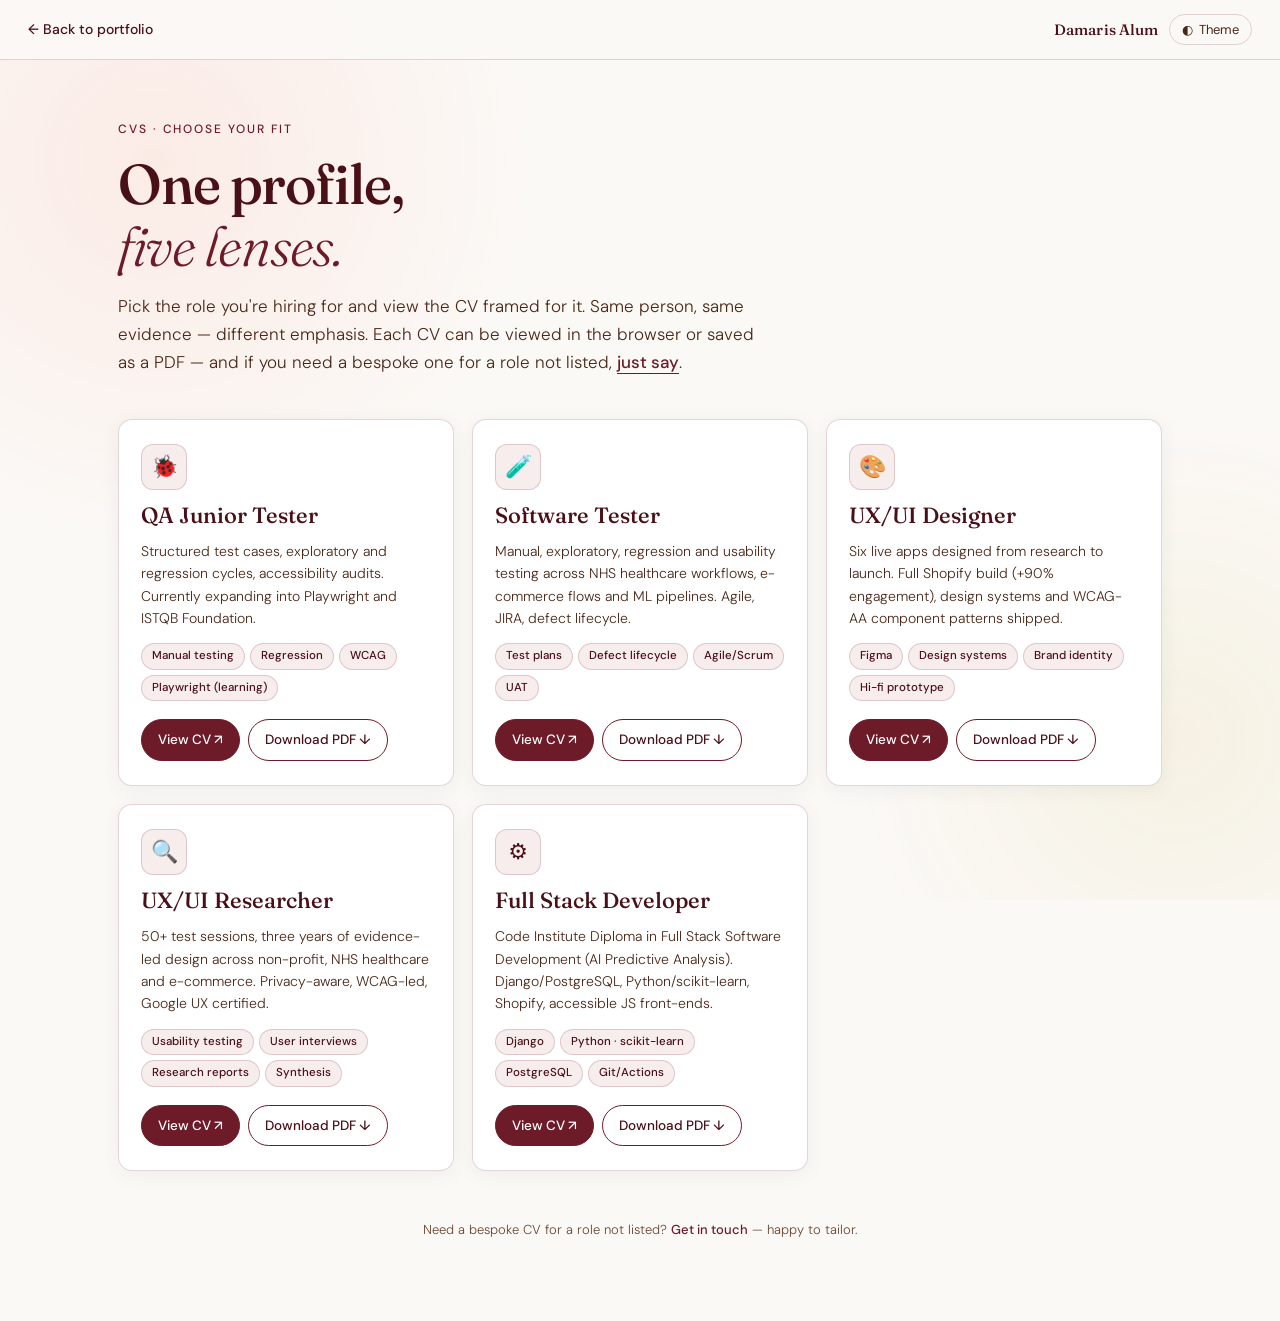
==== cvs.html @ af1f4838 "Initial commit: Damaris Alum portfolio site - Hero: floating brand monogram (DA + rotating Research/" ====
<!DOCTYPE html>
<html lang="en" data-theme="light">
<head>
<meta charset="UTF-8">
<meta name="viewport" content="width=device-width, initial-scale=1.0">
<title>Damaris Alum — CVs by role</title>
<meta name="description" content="Choose the right CV — Damaris Alum tailored CVs for QA Junior Tester, Software Tester, UX/UI Designer, UX/UI Researcher and Full Stack Developer roles.">
<link rel="preconnect" href="https://fonts.googleapis.com">
<link href="https://fonts.googleapis.com/css2?family=Fraunces:ital,opsz,wght@0,9..144,300;0,9..144,500;1,9..144,300&family=DM+Sans:wght@300;400;500&display=swap" rel="stylesheet">
<style>
*,*::before,*::after{box-sizing:border-box;margin:0;padding:0}
:root{
  --teal:#6D1B28;
  --teal-dark:#4a1018;
  --teal-mid:#8a2530;
  --teal-light:#e8d5d8;
  --teal-pale:#f7eded;
  --gold:#C5A021;
  --gold-dark:#9c7e16;
  --coral:#ff7058;
  --bg:#FBF9F6;
  --paper:#ffffff;
  --text:#2E1A14;
  --text-muted:#4a2818;
  --text-dim:#6b4530;
  --border:rgba(109,27,40,0.18);
  --serif:'Fraunces',Georgia,serif;
  --sans:'DM Sans',system-ui,sans-serif;
}
[data-theme="dark"]{
  --teal:#3eb8a8;
  --teal-dark:#7cf6c2;
  --teal-mid:#2a9d8f;
  --teal-light:#3a6e64;
  --teal-pale:#1a2e2a;
  --gold:#e2c87c;
  --bg:#0a1814;
  --paper:#13241f;
  --text:#f0faf6;
  --text-muted:#a8d0c8;
  --text-dim:#7aa49c;
  --border:rgba(124,246,194,0.22);
}
html,body{
  background:var(--bg);color:var(--text);
  font-family:var(--sans);font-size:16px;line-height:1.6;
  min-height:100vh;
  transition:background 0.35s,color 0.35s;
}

.bg-mesh{
  position:fixed;inset:0;z-index:0;pointer-events:none;opacity:0.6;
  background:
    radial-gradient(700px circle at 12% 18%, rgba(255,112,88,0.16), transparent 55%),
    radial-gradient(600px circle at 92% 82%, rgba(197,160,33,0.14), transparent 55%);
}

.cv-back{
  position:sticky;top:0;z-index:10;
  background:color-mix(in srgb,var(--bg) 92%,transparent);
  backdrop-filter:blur(12px);-webkit-backdrop-filter:blur(12px);
  border-bottom:1px solid var(--border);
  padding:14px 28px;display:flex;align-items:center;justify-content:space-between;gap:12px;
}
.cv-back a{
  font-size:14px;color:var(--teal-dark);text-decoration:none;font-weight:500;
  display:inline-flex;align-items:center;gap:6px;transition:color 0.25s;
}
.cv-back a:hover,.cv-back a:focus-visible{color:var(--teal);outline:none}
.cv-back-name{font-family:var(--serif);font-size:15px;color:var(--teal-dark);font-weight:500;letter-spacing:0.01em}
.cv-back-actions{display:inline-flex;align-items:center;gap:10px;flex-wrap:wrap}
.cv-theme-btn{
  font-size:13px;color:var(--text-muted);background:transparent;
  border:1px solid var(--border);
  padding:6px 12px;border-radius:20px;cursor:pointer;font-family:inherit;
  display:inline-flex;align-items:center;gap:6px;
  transition:all 0.25s;
}
.cv-theme-btn:hover,.cv-theme-btn:focus-visible{
  border-color:var(--teal);color:var(--teal);outline:none;
}

main{
  position:relative;z-index:1;
  max-width:1100px;margin:0 auto;
  padding:60px 28px 80px;
}

.hero-eyebrow{
  font-size:12px;letter-spacing:0.16em;text-transform:uppercase;
  color:var(--teal);font-weight:500;margin-bottom:14px;
  opacity:0;animation:fadeUp 0.65s cubic-bezier(0.4,0,0.2,1) 0.05s forwards;
}
h1.cv-title{
  font-family:var(--serif);font-size:clamp(36px,5vw,56px);
  line-height:1.1;color:var(--teal-dark);font-weight:500;
  letter-spacing:-0.02em;margin-bottom:16px;
  opacity:0;animation:fadeUp 0.7s cubic-bezier(0.4,0,0.2,1) 0.15s forwards;
}
h1.cv-title span{color:var(--teal);font-style:italic;font-weight:300}
.cv-sub{
  font-size:17px;color:var(--text-muted);max-width:640px;font-weight:300;line-height:1.65;
  margin-bottom:42px;
  opacity:0;animation:fadeUp 0.7s cubic-bezier(0.4,0,0.2,1) 0.25s forwards;
}

.cv-grid{
  display:grid;grid-template-columns:repeat(auto-fit,minmax(280px,1fr));
  gap:18px;
}
.cv-card{
  background:var(--paper);
  border:1px solid var(--border);border-radius:14px;
  padding:24px 22px;
  display:flex;flex-direction:column;gap:12px;
  box-shadow:0 4px 20px rgba(10,54,48,0.06);
  position:relative;overflow:hidden;
  opacity:0;animation:fadeUp 0.7s cubic-bezier(0.4,0,0.2,1) forwards;
  transition:transform 0.35s cubic-bezier(0.4,0,0.2,1),box-shadow 0.35s,border-color 0.35s;
}
.cv-card::before{
  content:"";position:absolute;left:0;top:0;height:3px;width:100%;
  background:linear-gradient(90deg,var(--teal),var(--gold));
  transform:scaleX(0);transform-origin:left;
  transition:transform 0.5s cubic-bezier(0.4,0,0.2,1);
}
.cv-card:hover,.cv-card:focus-within{
  transform:translateY(-4px);
  box-shadow:0 14px 36px rgba(10,54,48,0.12);
  border-color:var(--teal);
}
.cv-card:hover::before,.cv-card:focus-within::before{transform:scaleX(1)}
.cv-card:nth-child(1){animation-delay:0.35s}
.cv-card:nth-child(2){animation-delay:0.45s}
.cv-card:nth-child(3){animation-delay:0.55s}
.cv-card:nth-child(4){animation-delay:0.65s}
.cv-card:nth-child(5){animation-delay:0.75s}

.cv-card-icon{
  width:46px;height:46px;border-radius:12px;
  background:var(--teal-pale);color:var(--teal-dark);
  display:flex;align-items:center;justify-content:center;
  font-size:22px;font-weight:500;
  border:1px solid var(--border);
}
.cv-card-role{
  font-family:var(--serif);font-size:22px;color:var(--teal-dark);
  font-weight:500;line-height:1.2;
}
.cv-card-tag{
  font-size:14px;color:var(--text-muted);line-height:1.6;font-weight:300;
  flex-grow:1;
}
.cv-card-pills{display:flex;flex-wrap:wrap;gap:5px;margin-top:2px}
.cv-card-pill{
  font-size:11.5px;color:var(--teal-dark);
  background:var(--teal-pale);border:1px solid var(--border);
  padding:3px 10px;border-radius:14px;font-weight:500;
}

.cv-card-actions{
  display:flex;gap:8px;flex-wrap:wrap;margin-top:6px;
}
.cv-card-btn{
  font-size:13.5px;font-weight:500;
  padding:9px 16px;border-radius:22px;
  text-decoration:none;display:inline-flex;align-items:center;gap:6px;
  border:1px solid var(--teal);
  transition:all 0.25s cubic-bezier(0.4,0,0.2,1);
  cursor:pointer;font-family:inherit;
}
.cv-card-btn-primary{
  background:var(--teal);color:#fff;
}
.cv-card-btn-primary:hover,.cv-card-btn-primary:focus-visible{
  background:var(--teal-mid);border-color:var(--teal-mid);
  outline:none;transform:translateY(-1px);
}
.cv-card-btn-ghost{
  background:transparent;color:var(--teal-dark);
}
.cv-card-btn-ghost:hover,.cv-card-btn-ghost:focus-visible{
  background:var(--teal-pale);outline:none;transform:translateY(-1px);
}

.cv-footnote{
  margin-top:48px;font-size:13px;color:var(--text-dim);
  text-align:center;font-weight:300;line-height:1.7;max-width:600px;margin-left:auto;margin-right:auto;
  opacity:0;animation:fadeUp 0.7s cubic-bezier(0.4,0,0.2,1) 0.95s forwards;
}
.cv-footnote a{color:var(--teal);text-decoration:none;font-weight:500}
.cv-footnote a:hover{text-decoration:underline}

@keyframes fadeUp{
  from{opacity:0;transform:translateY(18px)}
  to{opacity:1;transform:translateY(0)}
}

@media(prefers-reduced-motion:reduce){
  *,*::before,*::after{animation:none!important;transition:none!important}
  .hero-eyebrow,h1.cv-title,.cv-sub,.cv-card,.cv-footnote{opacity:1}
}
</style>
</head>
<body>

<div class="bg-mesh" aria-hidden="true"></div>

<div class="cv-back">
  <a href="index.html" aria-label="Back to portfolio home">← Back to portfolio</a>
  <div class="cv-back-actions">
    <span class="cv-back-name">Damaris Alum</span>
    <button class="cv-theme-btn" type="button" id="cvThemeBtn" aria-label="Toggle light and dark theme"><span aria-hidden="true">◐</span> Theme</button>
  </div>
</div>

<main>
  <div class="hero-eyebrow">CVs · choose your fit</div>
  <h1 class="cv-title">One profile,<br><span>five lenses.</span></h1>
  <p class="cv-sub">Pick the role you're hiring for and view the CV framed for it. Same person, same evidence — different emphasis. Each CV can be viewed in the browser or saved as a PDF — and if you need a bespoke one for a role not listed, <a href="index.html#contact" style="color:var(--teal);font-weight:500;text-decoration:none;border-bottom:1px solid var(--teal)">just say</a>.</p>

  <div class="cv-grid" role="list" aria-label="CVs by role">

    <article class="cv-card" role="listitem">
      <div class="cv-card-icon" aria-hidden="true">🐞</div>
      <h2 class="cv-card-role">QA Junior Tester</h2>
      <p class="cv-card-tag">Structured test cases, exploratory and regression cycles, accessibility audits. Currently expanding into Playwright and ISTQB Foundation.</p>
      <div class="cv-card-pills">
        <span class="cv-card-pill">Manual testing</span><span class="cv-card-pill">Regression</span><span class="cv-card-pill">WCAG</span><span class="cv-card-pill">Playwright (learning)</span>
      </div>
      <div class="cv-card-actions">
        <a href="damaris-cv.html?role=qa-junior" class="cv-card-btn cv-card-btn-primary">View CV ↗</a>
        <a href="damaris-cv.html?role=qa-junior&amp;print=1" class="cv-card-btn cv-card-btn-ghost">Download PDF ↓</a>
      </div>
    </article>

    <article class="cv-card" role="listitem">
      <div class="cv-card-icon" aria-hidden="true">🧪</div>
      <h2 class="cv-card-role">Software Tester</h2>
      <p class="cv-card-tag">Manual, exploratory, regression and usability testing across NHS healthcare workflows, e-commerce flows and ML pipelines. Agile, JIRA, defect lifecycle.</p>
      <div class="cv-card-pills">
        <span class="cv-card-pill">Test plans</span><span class="cv-card-pill">Defect lifecycle</span><span class="cv-card-pill">Agile/Scrum</span><span class="cv-card-pill">UAT</span>
      </div>
      <div class="cv-card-actions">
        <a href="damaris-cv.html?role=software-tester" class="cv-card-btn cv-card-btn-primary">View CV ↗</a>
        <a href="damaris-cv.html?role=software-tester&amp;print=1" class="cv-card-btn cv-card-btn-ghost">Download PDF ↓</a>
      </div>
    </article>

    <article class="cv-card" role="listitem">
      <div class="cv-card-icon" aria-hidden="true">🎨</div>
      <h2 class="cv-card-role">UX/UI Designer</h2>
      <p class="cv-card-tag">Six live apps designed from research to launch. Full Shopify build (+90% engagement), design systems and WCAG-AA component patterns shipped.</p>
      <div class="cv-card-pills">
        <span class="cv-card-pill">Figma</span><span class="cv-card-pill">Design systems</span><span class="cv-card-pill">Brand identity</span><span class="cv-card-pill">Hi-fi prototype</span>
      </div>
      <div class="cv-card-actions">
        <a href="damaris-cv.html?role=uxui-designer" class="cv-card-btn cv-card-btn-primary">View CV ↗</a>
        <a href="damaris-cv.html?role=uxui-designer&amp;print=1" class="cv-card-btn cv-card-btn-ghost">Download PDF ↓</a>
      </div>
    </article>

    <article class="cv-card" role="listitem">
      <div class="cv-card-icon" aria-hidden="true">🔍</div>
      <h2 class="cv-card-role">UX/UI Researcher</h2>
      <p class="cv-card-tag">50+ test sessions, three years of evidence-led design across non-profit, NHS healthcare and e-commerce. Privacy-aware, WCAG-led, Google UX certified.</p>
      <div class="cv-card-pills">
        <span class="cv-card-pill">Usability testing</span><span class="cv-card-pill">User interviews</span><span class="cv-card-pill">Research reports</span><span class="cv-card-pill">Synthesis</span>
      </div>
      <div class="cv-card-actions">
        <a href="damaris-cv.html?role=uxui-researcher" class="cv-card-btn cv-card-btn-primary">View CV ↗</a>
        <a href="damaris-cv.html?role=uxui-researcher&amp;print=1" class="cv-card-btn cv-card-btn-ghost">Download PDF ↓</a>
      </div>
    </article>

    <article class="cv-card" role="listitem">
      <div class="cv-card-icon" aria-hidden="true">⚙️</div>
      <h2 class="cv-card-role">Full Stack Developer</h2>
      <p class="cv-card-tag">Code Institute Diploma in Full Stack Software Development (AI Predictive Analysis). Django/PostgreSQL, Python/scikit-learn, Shopify, accessible JS front-ends.</p>
      <div class="cv-card-pills">
        <span class="cv-card-pill">Django</span><span class="cv-card-pill">Python · scikit-learn</span><span class="cv-card-pill">PostgreSQL</span><span class="cv-card-pill">Git/Actions</span>
      </div>
      <div class="cv-card-actions">
        <a href="damaris-cv.html?role=fullstack" class="cv-card-btn cv-card-btn-primary">View CV ↗</a>
        <a href="damaris-cv.html?role=fullstack&amp;print=1" class="cv-card-btn cv-card-btn-ghost">Download PDF ↓</a>
      </div>
    </article>

  </div>

  <p class="cv-footnote">Need a bespoke CV for a role not listed? <a href="index.html#contact">Get in touch</a> — happy to tailor.</p>
</main>

<script>
(function(){
  const root = document.documentElement;
  const stored = localStorage.getItem('cv-theme');
  if(stored === 'dark' || stored === 'light'){
    root.dataset.theme = stored;
  }
  const themeBtn = document.getElementById('cvThemeBtn');
  if(themeBtn){
    themeBtn.addEventListener('click', () => {
      const next = root.dataset.theme === 'dark' ? 'light' : 'dark';
      root.dataset.theme = next;
      try{ localStorage.setItem('cv-theme', next); }catch(e){}
    });
  }
})();
</script>

</body>
</html>
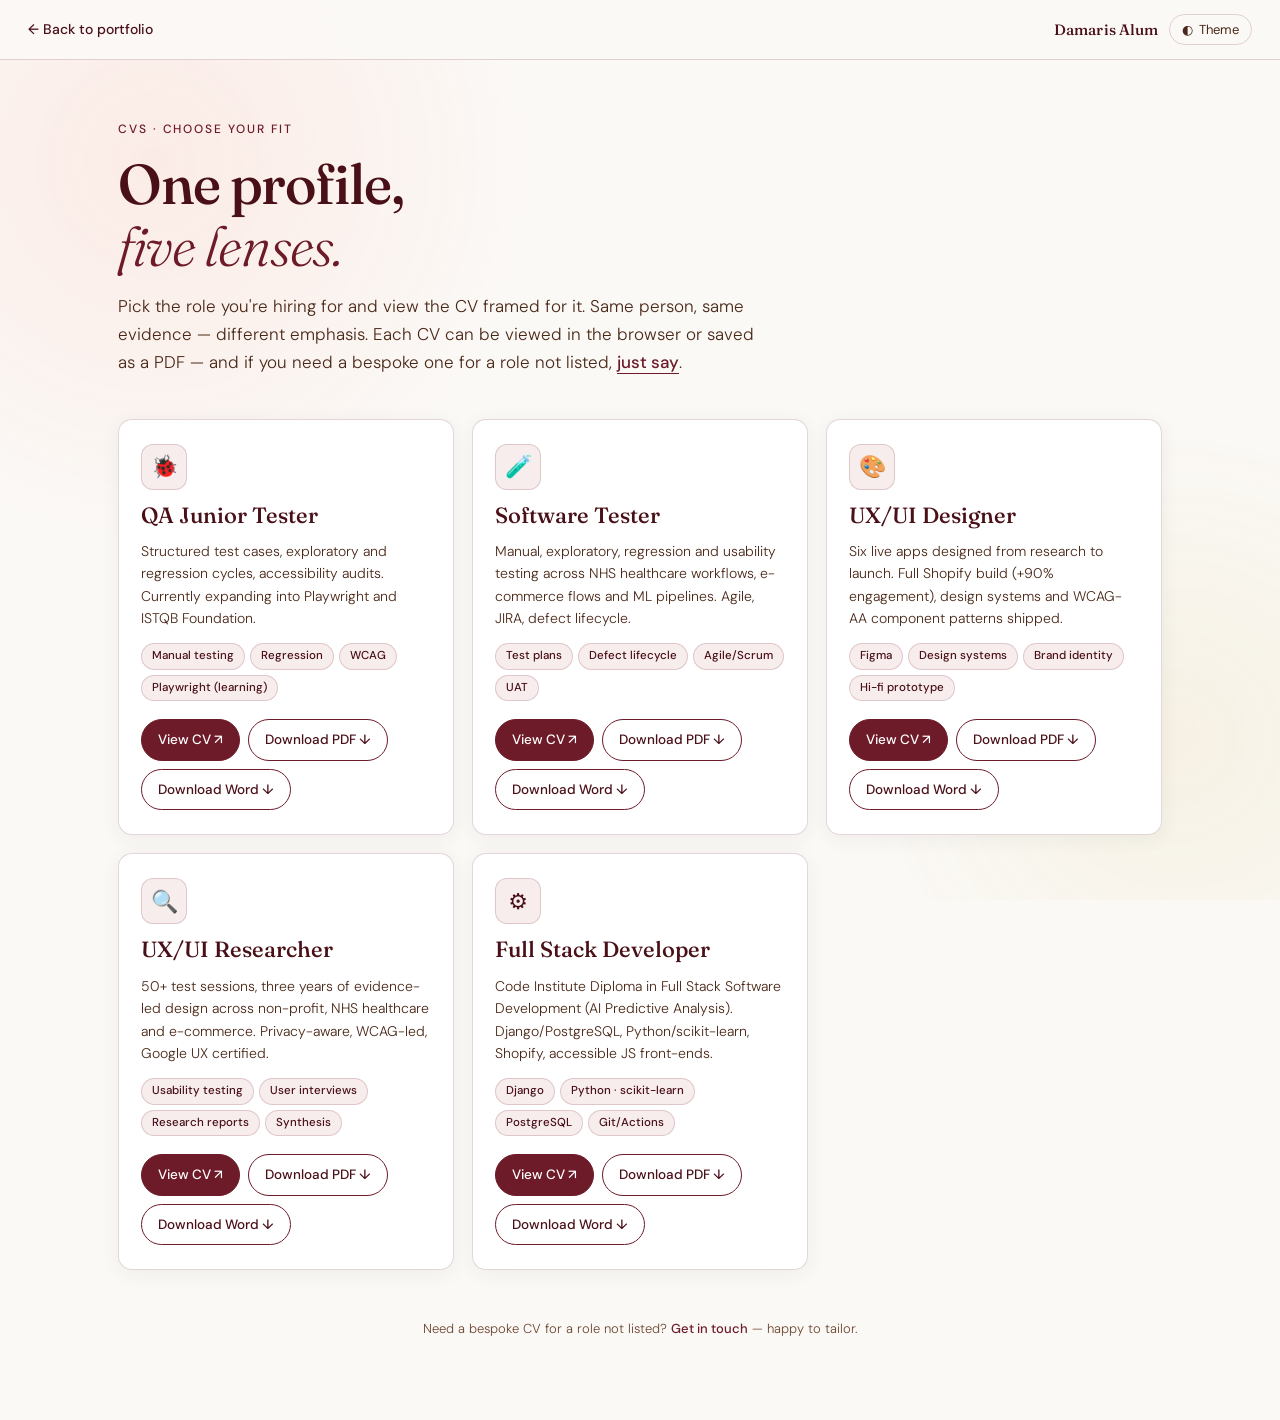
==== commit 675d3c39: "Customer Support CV page, three-format CV downloads, dark-mode green hero, scroll-on-load fix - New " ====
--- a/cvs.html
+++ b/cvs.html
@@ -7,207 +7,14 @@
 <meta name="description" content="Choose the right CV — Damaris Alum tailored CVs for QA Junior Tester, Software Tester, UX/UI Designer, UX/UI Researcher and Full Stack Developer roles.">
 <link rel="preconnect" href="https://fonts.googleapis.com">
 <link href="https://fonts.googleapis.com/css2?family=Fraunces:ital,opsz,wght@0,9..144,300;0,9..144,500;1,9..144,300&family=DM+Sans:wght@300;400;500&display=swap" rel="stylesheet">
-<style>
-*,*::before,*::after{box-sizing:border-box;margin:0;padding:0}
-:root{
-  --teal:#6D1B28;
-  --teal-dark:#4a1018;
-  --teal-mid:#8a2530;
-  --teal-light:#e8d5d8;
-  --teal-pale:#f7eded;
-  --gold:#C5A021;
-  --gold-dark:#9c7e16;
-  --coral:#ff7058;
-  --bg:#FBF9F6;
-  --paper:#ffffff;
-  --text:#2E1A14;
-  --text-muted:#4a2818;
-  --text-dim:#6b4530;
-  --border:rgba(109,27,40,0.18);
-  --serif:'Fraunces',Georgia,serif;
-  --sans:'DM Sans',system-ui,sans-serif;
-}
-[data-theme="dark"]{
-  --teal:#3eb8a8;
-  --teal-dark:#7cf6c2;
-  --teal-mid:#2a9d8f;
-  --teal-light:#3a6e64;
-  --teal-pale:#1a2e2a;
-  --gold:#e2c87c;
-  --bg:#0a1814;
-  --paper:#13241f;
-  --text:#f0faf6;
-  --text-muted:#a8d0c8;
-  --text-dim:#7aa49c;
-  --border:rgba(124,246,194,0.22);
-}
-html,body{
-  background:var(--bg);color:var(--text);
-  font-family:var(--sans);font-size:16px;line-height:1.6;
-  min-height:100vh;
-  transition:background 0.35s,color 0.35s;
-}
-
-.bg-mesh{
-  position:fixed;inset:0;z-index:0;pointer-events:none;opacity:0.6;
-  background:
-    radial-gradient(700px circle at 12% 18%, rgba(255,112,88,0.16), transparent 55%),
-    radial-gradient(600px circle at 92% 82%, rgba(197,160,33,0.14), transparent 55%);
-}
-
-.cv-back{
-  position:sticky;top:0;z-index:10;
-  background:color-mix(in srgb,var(--bg) 92%,transparent);
-  backdrop-filter:blur(12px);-webkit-backdrop-filter:blur(12px);
-  border-bottom:1px solid var(--border);
-  padding:14px 28px;display:flex;align-items:center;justify-content:space-between;gap:12px;
-}
-.cv-back a{
-  font-size:14px;color:var(--teal-dark);text-decoration:none;font-weight:500;
-  display:inline-flex;align-items:center;gap:6px;transition:color 0.25s;
-}
-.cv-back a:hover,.cv-back a:focus-visible{color:var(--teal);outline:none}
-.cv-back-name{font-family:var(--serif);font-size:15px;color:var(--teal-dark);font-weight:500;letter-spacing:0.01em}
-.cv-back-actions{display:inline-flex;align-items:center;gap:10px;flex-wrap:wrap}
-.cv-theme-btn{
-  font-size:13px;color:var(--text-muted);background:transparent;
-  border:1px solid var(--border);
-  padding:6px 12px;border-radius:20px;cursor:pointer;font-family:inherit;
-  display:inline-flex;align-items:center;gap:6px;
-  transition:all 0.25s;
-}
-.cv-theme-btn:hover,.cv-theme-btn:focus-visible{
-  border-color:var(--teal);color:var(--teal);outline:none;
-}
-
-main{
-  position:relative;z-index:1;
-  max-width:1100px;margin:0 auto;
-  padding:60px 28px 80px;
-}
-
-.hero-eyebrow{
-  font-size:12px;letter-spacing:0.16em;text-transform:uppercase;
-  color:var(--teal);font-weight:500;margin-bottom:14px;
-  opacity:0;animation:fadeUp 0.65s cubic-bezier(0.4,0,0.2,1) 0.05s forwards;
-}
-h1.cv-title{
-  font-family:var(--serif);font-size:clamp(36px,5vw,56px);
-  line-height:1.1;color:var(--teal-dark);font-weight:500;
-  letter-spacing:-0.02em;margin-bottom:16px;
-  opacity:0;animation:fadeUp 0.7s cubic-bezier(0.4,0,0.2,1) 0.15s forwards;
-}
-h1.cv-title span{color:var(--teal);font-style:italic;font-weight:300}
-.cv-sub{
-  font-size:17px;color:var(--text-muted);max-width:640px;font-weight:300;line-height:1.65;
-  margin-bottom:42px;
-  opacity:0;animation:fadeUp 0.7s cubic-bezier(0.4,0,0.2,1) 0.25s forwards;
-}
-
-.cv-grid{
-  display:grid;grid-template-columns:repeat(auto-fit,minmax(280px,1fr));
-  gap:18px;
-}
-.cv-card{
-  background:var(--paper);
-  border:1px solid var(--border);border-radius:14px;
-  padding:24px 22px;
-  display:flex;flex-direction:column;gap:12px;
-  box-shadow:0 4px 20px rgba(10,54,48,0.06);
-  position:relative;overflow:hidden;
-  opacity:0;animation:fadeUp 0.7s cubic-bezier(0.4,0,0.2,1) forwards;
-  transition:transform 0.35s cubic-bezier(0.4,0,0.2,1),box-shadow 0.35s,border-color 0.35s;
-}
-.cv-card::before{
-  content:"";position:absolute;left:0;top:0;height:3px;width:100%;
-  background:linear-gradient(90deg,var(--teal),var(--gold));
-  transform:scaleX(0);transform-origin:left;
-  transition:transform 0.5s cubic-bezier(0.4,0,0.2,1);
-}
-.cv-card:hover,.cv-card:focus-within{
-  transform:translateY(-4px);
-  box-shadow:0 14px 36px rgba(10,54,48,0.12);
-  border-color:var(--teal);
-}
-.cv-card:hover::before,.cv-card:focus-within::before{transform:scaleX(1)}
-.cv-card:nth-child(1){animation-delay:0.35s}
-.cv-card:nth-child(2){animation-delay:0.45s}
-.cv-card:nth-child(3){animation-delay:0.55s}
-.cv-card:nth-child(4){animation-delay:0.65s}
-.cv-card:nth-child(5){animation-delay:0.75s}
-
-.cv-card-icon{
-  width:46px;height:46px;border-radius:12px;
-  background:var(--teal-pale);color:var(--teal-dark);
-  display:flex;align-items:center;justify-content:center;
-  font-size:22px;font-weight:500;
-  border:1px solid var(--border);
-}
-.cv-card-role{
-  font-family:var(--serif);font-size:22px;color:var(--teal-dark);
-  font-weight:500;line-height:1.2;
-}
-.cv-card-tag{
-  font-size:14px;color:var(--text-muted);line-height:1.6;font-weight:300;
-  flex-grow:1;
-}
-.cv-card-pills{display:flex;flex-wrap:wrap;gap:5px;margin-top:2px}
-.cv-card-pill{
-  font-size:11.5px;color:var(--teal-dark);
-  background:var(--teal-pale);border:1px solid var(--border);
-  padding:3px 10px;border-radius:14px;font-weight:500;
-}
-
-.cv-card-actions{
-  display:flex;gap:8px;flex-wrap:wrap;margin-top:6px;
-}
-.cv-card-btn{
-  font-size:13.5px;font-weight:500;
-  padding:9px 16px;border-radius:22px;
-  text-decoration:none;display:inline-flex;align-items:center;gap:6px;
-  border:1px solid var(--teal);
-  transition:all 0.25s cubic-bezier(0.4,0,0.2,1);
-  cursor:pointer;font-family:inherit;
-}
-.cv-card-btn-primary{
-  background:var(--teal);color:#fff;
-}
-.cv-card-btn-primary:hover,.cv-card-btn-primary:focus-visible{
-  background:var(--teal-mid);border-color:var(--teal-mid);
-  outline:none;transform:translateY(-1px);
-}
-.cv-card-btn-ghost{
-  background:transparent;color:var(--teal-dark);
-}
-.cv-card-btn-ghost:hover,.cv-card-btn-ghost:focus-visible{
-  background:var(--teal-pale);outline:none;transform:translateY(-1px);
-}
-
-.cv-footnote{
-  margin-top:48px;font-size:13px;color:var(--text-dim);
-  text-align:center;font-weight:300;line-height:1.7;max-width:600px;margin-left:auto;margin-right:auto;
-  opacity:0;animation:fadeUp 0.7s cubic-bezier(0.4,0,0.2,1) 0.95s forwards;
-}
-.cv-footnote a{color:var(--teal);text-decoration:none;font-weight:500}
-.cv-footnote a:hover{text-decoration:underline}
-
-@keyframes fadeUp{
-  from{opacity:0;transform:translateY(18px)}
-  to{opacity:1;transform:translateY(0)}
-}
-
-@media(prefers-reduced-motion:reduce){
-  *,*::before,*::after{animation:none!important;transition:none!important}
-  .hero-eyebrow,h1.cv-title,.cv-sub,.cv-card,.cv-footnote{opacity:1}
-}
-</style>
+<link rel="stylesheet" href="cvs.css">
 </head>
 <body>
 
 <div class="bg-mesh" aria-hidden="true"></div>
 
 <div class="cv-back">
-  <a href="index.html" aria-label="Back to portfolio home">← Back to portfolio</a>
+  <a href="https://alumsdesigns.github.io/damaris-portfolio/" aria-label="Back to portfolio home">← Back to portfolio</a>
   <div class="cv-back-actions">
     <span class="cv-back-name">Damaris Alum</span>
     <button class="cv-theme-btn" type="button" id="cvThemeBtn" aria-label="Toggle light and dark theme"><span aria-hidden="true">◐</span> Theme</button>
@@ -217,7 +24,7 @@
 <main>
   <div class="hero-eyebrow">CVs · choose your fit</div>
   <h1 class="cv-title">One profile,<br><span>five lenses.</span></h1>
-  <p class="cv-sub">Pick the role you're hiring for and view the CV framed for it. Same person, same evidence — different emphasis. Each CV can be viewed in the browser or saved as a PDF — and if you need a bespoke one for a role not listed, <a href="index.html#contact" style="color:var(--teal);font-weight:500;text-decoration:none;border-bottom:1px solid var(--teal)">just say</a>.</p>
+  <p class="cv-sub">Pick the role you're hiring for and view the CV framed for it. Same person, same evidence — different emphasis. Each CV can be viewed in the browser or saved as a PDF — and if you need a bespoke one for a role not listed, <a href="https://alumsdesigns.github.io/damaris-portfolio/#contact" style="color:var(--teal);font-weight:500;text-decoration:none;border-bottom:1px solid var(--teal)">just say</a>.</p>
 
   <div class="cv-grid" role="list" aria-label="CVs by role">
 
@@ -229,8 +36,9 @@
         <span class="cv-card-pill">Manual testing</span><span class="cv-card-pill">Regression</span><span class="cv-card-pill">WCAG</span><span class="cv-card-pill">Playwright (learning)</span>
       </div>
       <div class="cv-card-actions">
-        <a href="damaris-cv.html?role=qa-junior" class="cv-card-btn cv-card-btn-primary">View CV ↗</a>
-        <a href="damaris-cv.html?role=qa-junior&amp;print=1" class="cv-card-btn cv-card-btn-ghost">Download PDF ↓</a>
+        <a href="https://alumsdesigns.github.io/damaris-portfolio/damaris-cv.html?role=qa-junior" class="cv-card-btn cv-card-btn-primary">View CV ↗</a>
+        <a href="https://alumsdesigns.github.io/damaris-portfolio/damaris-cv.html?role=qa-junior&amp;pdf=1" class="cv-card-btn cv-card-btn-ghost">Download PDF ↓</a>
+        <a href="https://alumsdesigns.github.io/damaris-portfolio/damaris-cv.html?role=qa-junior&amp;word=1" class="cv-card-btn cv-card-btn-ghost">Download Word ↓</a>
       </div>
     </article>
 
@@ -242,8 +50,9 @@
         <span class="cv-card-pill">Test plans</span><span class="cv-card-pill">Defect lifecycle</span><span class="cv-card-pill">Agile/Scrum</span><span class="cv-card-pill">UAT</span>
       </div>
       <div class="cv-card-actions">
-        <a href="damaris-cv.html?role=software-tester" class="cv-card-btn cv-card-btn-primary">View CV ↗</a>
-        <a href="damaris-cv.html?role=software-tester&amp;print=1" class="cv-card-btn cv-card-btn-ghost">Download PDF ↓</a>
+        <a href="https://alumsdesigns.github.io/damaris-portfolio/damaris-cv.html?role=software-tester" class="cv-card-btn cv-card-btn-primary">View CV ↗</a>
+        <a href="https://alumsdesigns.github.io/damaris-portfolio/damaris-cv.html?role=software-tester&amp;pdf=1" class="cv-card-btn cv-card-btn-ghost">Download PDF ↓</a>
+        <a href="https://alumsdesigns.github.io/damaris-portfolio/damaris-cv.html?role=software-tester&amp;word=1" class="cv-card-btn cv-card-btn-ghost">Download Word ↓</a>
       </div>
     </article>
 
@@ -255,8 +64,9 @@
         <span class="cv-card-pill">Figma</span><span class="cv-card-pill">Design systems</span><span class="cv-card-pill">Brand identity</span><span class="cv-card-pill">Hi-fi prototype</span>
       </div>
       <div class="cv-card-actions">
-        <a href="damaris-cv.html?role=uxui-designer" class="cv-card-btn cv-card-btn-primary">View CV ↗</a>
-        <a href="damaris-cv.html?role=uxui-designer&amp;print=1" class="cv-card-btn cv-card-btn-ghost">Download PDF ↓</a>
+        <a href="https://alumsdesigns.github.io/damaris-portfolio/damaris-cv.html?role=uxui-designer" class="cv-card-btn cv-card-btn-primary">View CV ↗</a>
+        <a href="https://alumsdesigns.github.io/damaris-portfolio/damaris-cv.html?role=uxui-designer&amp;pdf=1" class="cv-card-btn cv-card-btn-ghost">Download PDF ↓</a>
+        <a href="https://alumsdesigns.github.io/damaris-portfolio/damaris-cv.html?role=uxui-designer&amp;word=1" class="cv-card-btn cv-card-btn-ghost">Download Word ↓</a>
       </div>
     </article>
 
@@ -268,8 +78,9 @@
         <span class="cv-card-pill">Usability testing</span><span class="cv-card-pill">User interviews</span><span class="cv-card-pill">Research reports</span><span class="cv-card-pill">Synthesis</span>
       </div>
       <div class="cv-card-actions">
-        <a href="damaris-cv.html?role=uxui-researcher" class="cv-card-btn cv-card-btn-primary">View CV ↗</a>
-        <a href="damaris-cv.html?role=uxui-researcher&amp;print=1" class="cv-card-btn cv-card-btn-ghost">Download PDF ↓</a>
+        <a href="https://alumsdesigns.github.io/damaris-portfolio/damaris-cv.html?role=uxui-researcher" class="cv-card-btn cv-card-btn-primary">View CV ↗</a>
+        <a href="https://alumsdesigns.github.io/damaris-portfolio/damaris-cv.html?role=uxui-researcher&amp;pdf=1" class="cv-card-btn cv-card-btn-ghost">Download PDF ↓</a>
+        <a href="https://alumsdesigns.github.io/damaris-portfolio/damaris-cv.html?role=uxui-researcher&amp;word=1" class="cv-card-btn cv-card-btn-ghost">Download Word ↓</a>
       </div>
     </article>
 
@@ -281,14 +92,15 @@
         <span class="cv-card-pill">Django</span><span class="cv-card-pill">Python · scikit-learn</span><span class="cv-card-pill">PostgreSQL</span><span class="cv-card-pill">Git/Actions</span>
       </div>
       <div class="cv-card-actions">
-        <a href="damaris-cv.html?role=fullstack" class="cv-card-btn cv-card-btn-primary">View CV ↗</a>
-        <a href="damaris-cv.html?role=fullstack&amp;print=1" class="cv-card-btn cv-card-btn-ghost">Download PDF ↓</a>
+        <a href="https://alumsdesigns.github.io/damaris-portfolio/damaris-cv.html?role=fullstack" class="cv-card-btn cv-card-btn-primary">View CV ↗</a>
+        <a href="https://alumsdesigns.github.io/damaris-portfolio/damaris-cv.html?role=fullstack&amp;pdf=1" class="cv-card-btn cv-card-btn-ghost">Download PDF ↓</a>
+        <a href="https://alumsdesigns.github.io/damaris-portfolio/damaris-cv.html?role=fullstack&amp;word=1" class="cv-card-btn cv-card-btn-ghost">Download Word ↓</a>
       </div>
     </article>
 
   </div>
 
-  <p class="cv-footnote">Need a bespoke CV for a role not listed? <a href="index.html#contact">Get in touch</a> — happy to tailor.</p>
+  <p class="cv-footnote">Need a bespoke CV for a role not listed? <a href="https://alumsdesigns.github.io/damaris-portfolio/#contact">Get in touch</a> — happy to tailor.</p>
 </main>
 
 <script>
--- a/cvs.css
+++ b/cvs.css
@@ -0,0 +1,192 @@
+*,*::before,*::after{box-sizing:border-box;margin:0;padding:0}
+:root{
+  --teal:#6D1B28;
+  --teal-dark:#4a1018;
+  --teal-mid:#8a2530;
+  --teal-light:#e8d5d8;
+  --teal-pale:#f7eded;
+  --gold:#C5A021;
+  --gold-dark:#9c7e16;
+  --coral:#ff7058;
+  --bg:#FBF9F6;
+  --paper:#ffffff;
+  --text:#2E1A14;
+  --text-muted:#4a2818;
+  --text-dim:#6b4530;
+  --border:rgba(109,27,40,0.18);
+  --serif:'Fraunces',Georgia,serif;
+  --sans:'DM Sans',system-ui,sans-serif;
+}
+[data-theme="dark"]{
+  --teal:#3eb8a8;
+  --teal-dark:#7cf6c2;
+  --teal-mid:#2a9d8f;
+  --teal-light:#3a6e64;
+  --teal-pale:#1a2e2a;
+  --gold:#e2c87c;
+  --bg:#0a1814;
+  --paper:#13241f;
+  --text:#f0faf6;
+  --text-muted:#a8d0c8;
+  --text-dim:#7aa49c;
+  --border:rgba(124,246,194,0.22);
+}
+html,body{
+  background:var(--bg);color:var(--text);
+  font-family:var(--sans);font-size:16px;line-height:1.6;
+  min-height:100vh;
+  transition:background 0.35s,color 0.35s;
+}
+
+.bg-mesh{
+  position:fixed;inset:0;z-index:0;pointer-events:none;opacity:0.6;
+  background:
+    radial-gradient(700px circle at 12% 18%, rgba(255,112,88,0.16), transparent 55%),
+    radial-gradient(600px circle at 92% 82%, rgba(197,160,33,0.14), transparent 55%);
+}
+
+.cv-back{
+  position:sticky;top:0;z-index:10;
+  background:color-mix(in srgb,var(--bg) 92%,transparent);
+  backdrop-filter:blur(12px);-webkit-backdrop-filter:blur(12px);
+  border-bottom:1px solid var(--border);
+  padding:14px 28px;display:flex;align-items:center;justify-content:space-between;gap:12px;
+}
+.cv-back a{
+  font-size:14px;color:var(--teal-dark);text-decoration:none;font-weight:500;
+  display:inline-flex;align-items:center;gap:6px;transition:color 0.25s;
+}
+.cv-back a:hover,.cv-back a:focus-visible{color:var(--teal);outline:none}
+.cv-back-name{font-family:var(--serif);font-size:15px;color:var(--teal-dark);font-weight:500;letter-spacing:0.01em}
+.cv-back-actions{display:inline-flex;align-items:center;gap:10px;flex-wrap:wrap}
+.cv-theme-btn{
+  font-size:13px;color:var(--text-muted);background:transparent;
+  border:1px solid var(--border);
+  padding:6px 12px;border-radius:20px;cursor:pointer;font-family:inherit;
+  display:inline-flex;align-items:center;gap:6px;
+  transition:all 0.25s;
+}
+.cv-theme-btn:hover,.cv-theme-btn:focus-visible{
+  border-color:var(--teal);color:var(--teal);outline:none;
+}
+
+main{
+  position:relative;z-index:1;
+  max-width:1100px;margin:0 auto;
+  padding:60px 28px 80px;
+}
+
+.hero-eyebrow{
+  font-size:12px;letter-spacing:0.16em;text-transform:uppercase;
+  color:var(--teal);font-weight:500;margin-bottom:14px;
+  opacity:0;animation:fadeUp 0.65s cubic-bezier(0.4,0,0.2,1) 0.05s forwards;
+}
+h1.cv-title{
+  font-family:var(--serif);font-size:clamp(36px,5vw,56px);
+  line-height:1.1;color:var(--teal-dark);font-weight:500;
+  letter-spacing:-0.02em;margin-bottom:16px;
+  opacity:0;animation:fadeUp 0.7s cubic-bezier(0.4,0,0.2,1) 0.15s forwards;
+}
+h1.cv-title span{color:var(--teal);font-style:italic;font-weight:300}
+.cv-sub{
+  font-size:17px;color:var(--text-muted);max-width:640px;font-weight:300;line-height:1.65;
+  margin-bottom:42px;
+  opacity:0;animation:fadeUp 0.7s cubic-bezier(0.4,0,0.2,1) 0.25s forwards;
+}
+
+.cv-grid{
+  display:grid;grid-template-columns:repeat(auto-fit,minmax(280px,1fr));
+  gap:18px;
+}
+.cv-card{
+  background:var(--paper);
+  border:1px solid var(--border);border-radius:14px;
+  padding:24px 22px;
+  display:flex;flex-direction:column;gap:12px;
+  box-shadow:0 4px 20px rgba(10,54,48,0.06);
+  position:relative;overflow:hidden;
+  opacity:0;animation:fadeUp 0.7s cubic-bezier(0.4,0,0.2,1) forwards;
+  transition:transform 0.35s cubic-bezier(0.4,0,0.2,1),box-shadow 0.35s,border-color 0.35s;
+}
+.cv-card::before{
+  content:"";position:absolute;left:0;top:0;height:3px;width:100%;
+  background:linear-gradient(90deg,var(--teal),var(--gold));
+  transform:scaleX(0);transform-origin:left;
+  transition:transform 0.5s cubic-bezier(0.4,0,0.2,1);
+}
+.cv-card:hover,.cv-card:focus-within{
+  transform:translateY(-4px);
+  box-shadow:0 14px 36px rgba(10,54,48,0.12);
+  border-color:var(--teal);
+}
+.cv-card:hover::before,.cv-card:focus-within::before{transform:scaleX(1)}
+.cv-card:nth-child(1){animation-delay:0.35s}
+.cv-card:nth-child(2){animation-delay:0.45s}
+.cv-card:nth-child(3){animation-delay:0.55s}
+.cv-card:nth-child(4){animation-delay:0.65s}
+.cv-card:nth-child(5){animation-delay:0.75s}
+
+.cv-card-icon{
+  width:46px;height:46px;border-radius:12px;
+  background:var(--teal-pale);color:var(--teal-dark);
+  display:flex;align-items:center;justify-content:center;
+  font-size:22px;font-weight:500;
+  border:1px solid var(--border);
+}
+.cv-card-role{
+  font-family:var(--serif);font-size:22px;color:var(--teal-dark);
+  font-weight:500;line-height:1.2;
+}
+.cv-card-tag{
+  font-size:14px;color:var(--text-muted);line-height:1.6;font-weight:300;
+  flex-grow:1;
+}
+.cv-card-pills{display:flex;flex-wrap:wrap;gap:5px;margin-top:2px}
+.cv-card-pill{
+  font-size:11.5px;color:var(--teal-dark);
+  background:var(--teal-pale);border:1px solid var(--border);
+  padding:3px 10px;border-radius:14px;font-weight:500;
+}
+
+.cv-card-actions{
+  display:flex;gap:8px;flex-wrap:wrap;margin-top:6px;
+}
+.cv-card-btn{
+  font-size:13.5px;font-weight:500;
+  padding:9px 16px;border-radius:22px;
+  text-decoration:none;display:inline-flex;align-items:center;gap:6px;
+  border:1px solid var(--teal);
+  transition:all 0.25s cubic-bezier(0.4,0,0.2,1);
+  cursor:pointer;font-family:inherit;
+}
+.cv-card-btn-primary{
+  background:var(--teal);color:#fff;
+}
+.cv-card-btn-primary:hover,.cv-card-btn-primary:focus-visible{
+  background:var(--teal-mid);border-color:var(--teal-mid);
+  outline:none;transform:translateY(-1px);
+}
+.cv-card-btn-ghost{
+  background:transparent;color:var(--teal-dark);
+}
+.cv-card-btn-ghost:hover,.cv-card-btn-ghost:focus-visible{
+  background:var(--teal-pale);outline:none;transform:translateY(-1px);
+}
+
+.cv-footnote{
+  margin-top:48px;font-size:13px;color:var(--text-dim);
+  text-align:center;font-weight:300;line-height:1.7;max-width:600px;margin-left:auto;margin-right:auto;
+  opacity:0;animation:fadeUp 0.7s cubic-bezier(0.4,0,0.2,1) 0.95s forwards;
+}
+.cv-footnote a{color:var(--teal);text-decoration:none;font-weight:500}
+.cv-footnote a:hover{text-decoration:underline}
+
+@keyframes fadeUp{
+  from{opacity:0;transform:translateY(18px)}
+  to{opacity:1;transform:translateY(0)}
+}
+
+@media(prefers-reduced-motion:reduce){
+  *,*::before,*::after{animation:none!important;transition:none!important}
+  .hero-eyebrow,h1.cv-title,.cv-sub,.cv-card,.cv-footnote{opacity:1}
+}
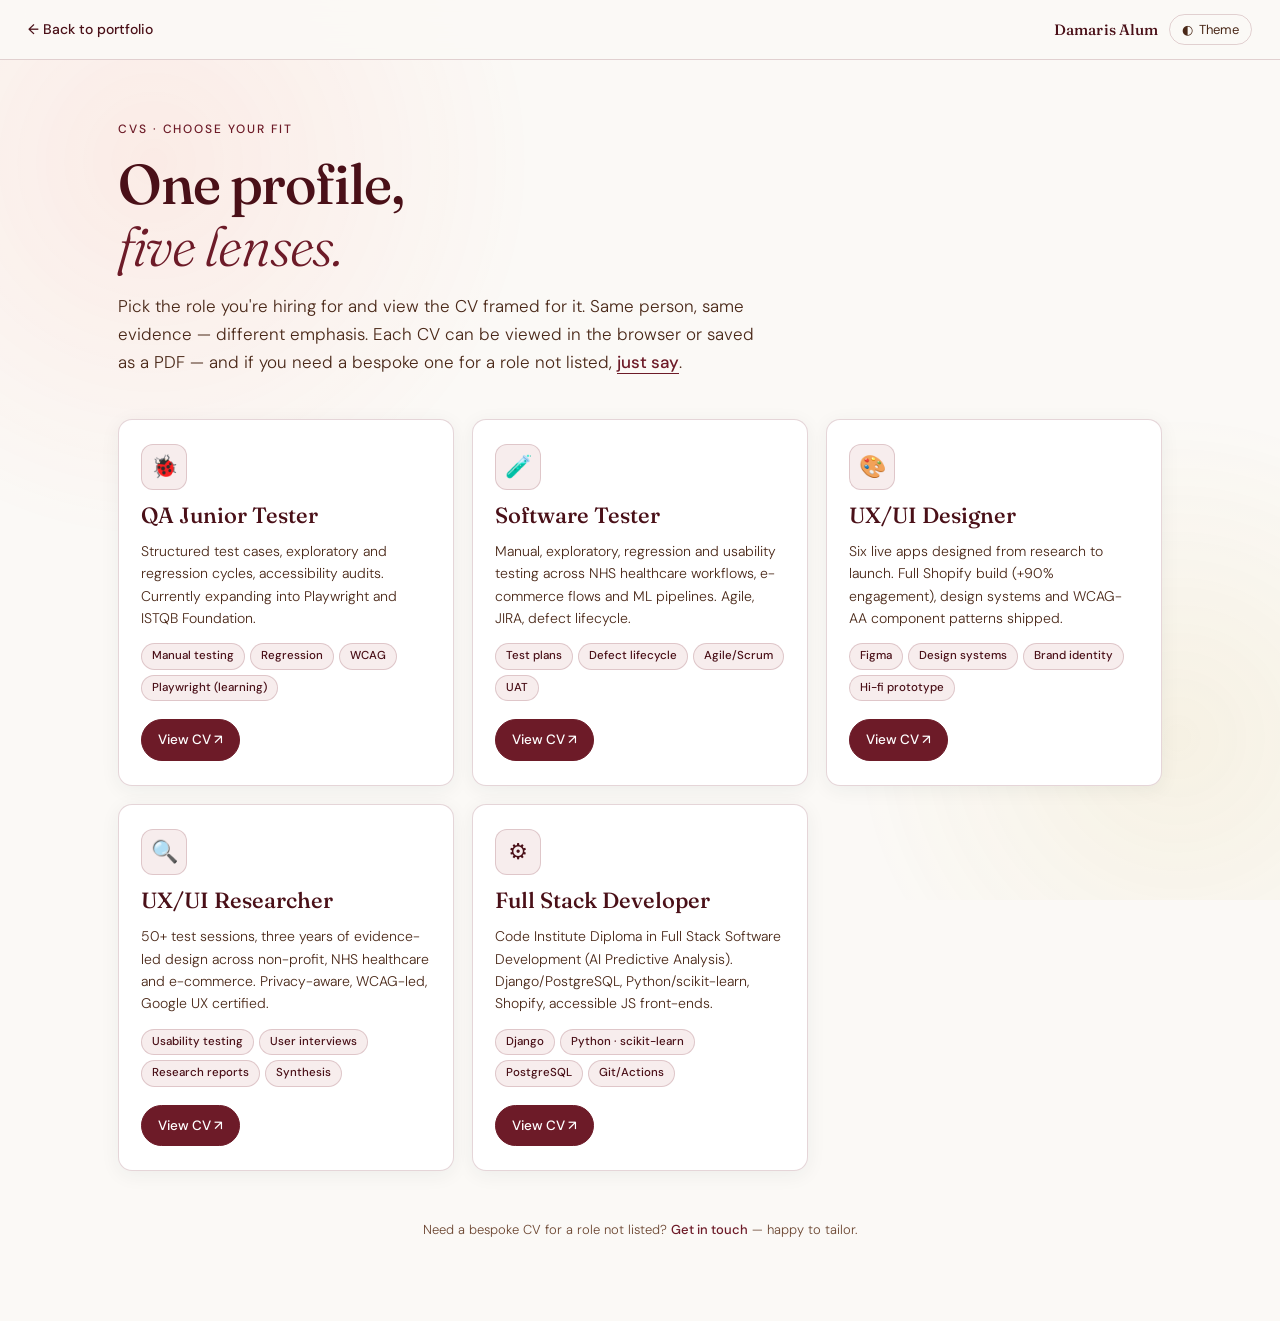
==== commit 359d7155: "Simplify CV download options: single Print / Download PDF button - CV view pages (damaris-cv.html, d" ====
--- a/cvs.html
+++ b/cvs.html
@@ -37,8 +37,6 @@
       </div>
       <div class="cv-card-actions">
         <a href="https://alumsdesigns.github.io/damaris-portfolio/damaris-cv.html?role=qa-junior" class="cv-card-btn cv-card-btn-primary">View CV ↗</a>
-        <a href="https://alumsdesigns.github.io/damaris-portfolio/damaris-cv.html?role=qa-junior&amp;pdf=1" class="cv-card-btn cv-card-btn-ghost">Download PDF ↓</a>
-        <a href="https://alumsdesigns.github.io/damaris-portfolio/damaris-cv.html?role=qa-junior&amp;word=1" class="cv-card-btn cv-card-btn-ghost">Download Word ↓</a>
       </div>
     </article>
 
@@ -51,8 +49,6 @@
       </div>
       <div class="cv-card-actions">
         <a href="https://alumsdesigns.github.io/damaris-portfolio/damaris-cv.html?role=software-tester" class="cv-card-btn cv-card-btn-primary">View CV ↗</a>
-        <a href="https://alumsdesigns.github.io/damaris-portfolio/damaris-cv.html?role=software-tester&amp;pdf=1" class="cv-card-btn cv-card-btn-ghost">Download PDF ↓</a>
-        <a href="https://alumsdesigns.github.io/damaris-portfolio/damaris-cv.html?role=software-tester&amp;word=1" class="cv-card-btn cv-card-btn-ghost">Download Word ↓</a>
       </div>
     </article>
 
@@ -65,8 +61,6 @@
       </div>
       <div class="cv-card-actions">
         <a href="https://alumsdesigns.github.io/damaris-portfolio/damaris-cv.html?role=uxui-designer" class="cv-card-btn cv-card-btn-primary">View CV ↗</a>
-        <a href="https://alumsdesigns.github.io/damaris-portfolio/damaris-cv.html?role=uxui-designer&amp;pdf=1" class="cv-card-btn cv-card-btn-ghost">Download PDF ↓</a>
-        <a href="https://alumsdesigns.github.io/damaris-portfolio/damaris-cv.html?role=uxui-designer&amp;word=1" class="cv-card-btn cv-card-btn-ghost">Download Word ↓</a>
       </div>
     </article>
 
@@ -79,8 +73,6 @@
       </div>
       <div class="cv-card-actions">
         <a href="https://alumsdesigns.github.io/damaris-portfolio/damaris-cv.html?role=uxui-researcher" class="cv-card-btn cv-card-btn-primary">View CV ↗</a>
-        <a href="https://alumsdesigns.github.io/damaris-portfolio/damaris-cv.html?role=uxui-researcher&amp;pdf=1" class="cv-card-btn cv-card-btn-ghost">Download PDF ↓</a>
-        <a href="https://alumsdesigns.github.io/damaris-portfolio/damaris-cv.html?role=uxui-researcher&amp;word=1" class="cv-card-btn cv-card-btn-ghost">Download Word ↓</a>
       </div>
     </article>
 
@@ -93,8 +85,6 @@
       </div>
       <div class="cv-card-actions">
         <a href="https://alumsdesigns.github.io/damaris-portfolio/damaris-cv.html?role=fullstack" class="cv-card-btn cv-card-btn-primary">View CV ↗</a>
-        <a href="https://alumsdesigns.github.io/damaris-portfolio/damaris-cv.html?role=fullstack&amp;pdf=1" class="cv-card-btn cv-card-btn-ghost">Download PDF ↓</a>
-        <a href="https://alumsdesigns.github.io/damaris-portfolio/damaris-cv.html?role=fullstack&amp;word=1" class="cv-card-btn cv-card-btn-ghost">Download Word ↓</a>
       </div>
     </article>
 
--- a/cvs.css
+++ b/cvs.css
@@ -173,6 +173,22 @@
   background:var(--teal-pale);outline:none;transform:translateY(-1px);
 }
 
+/* Dark-mode contrast tweaks for CV card buttons */
+[data-theme="dark"] .cv-card-btn-primary{
+  background:#1a6b5e;border-color:#1a6b5e;color:#FBF9F6;
+}
+[data-theme="dark"] .cv-card-btn-primary:hover,
+[data-theme="dark"] .cv-card-btn-primary:focus-visible{
+  background:#0a3630;border-color:#0a3630;color:#FBF9F6;
+}
+[data-theme="dark"] .cv-card-btn-ghost{
+  color:#f5efe2;border-color:#3eb8a8;
+}
+[data-theme="dark"] .cv-card-btn-ghost:hover,
+[data-theme="dark"] .cv-card-btn-ghost:focus-visible{
+  background:rgba(245,239,226,0.08);color:#FBF9F6;border-color:#7cf6c2;
+}
+
 .cv-footnote{
   margin-top:48px;font-size:13px;color:var(--text-dim);
   text-align:center;font-weight:300;line-height:1.7;max-width:600px;margin-left:auto;margin-right:auto;
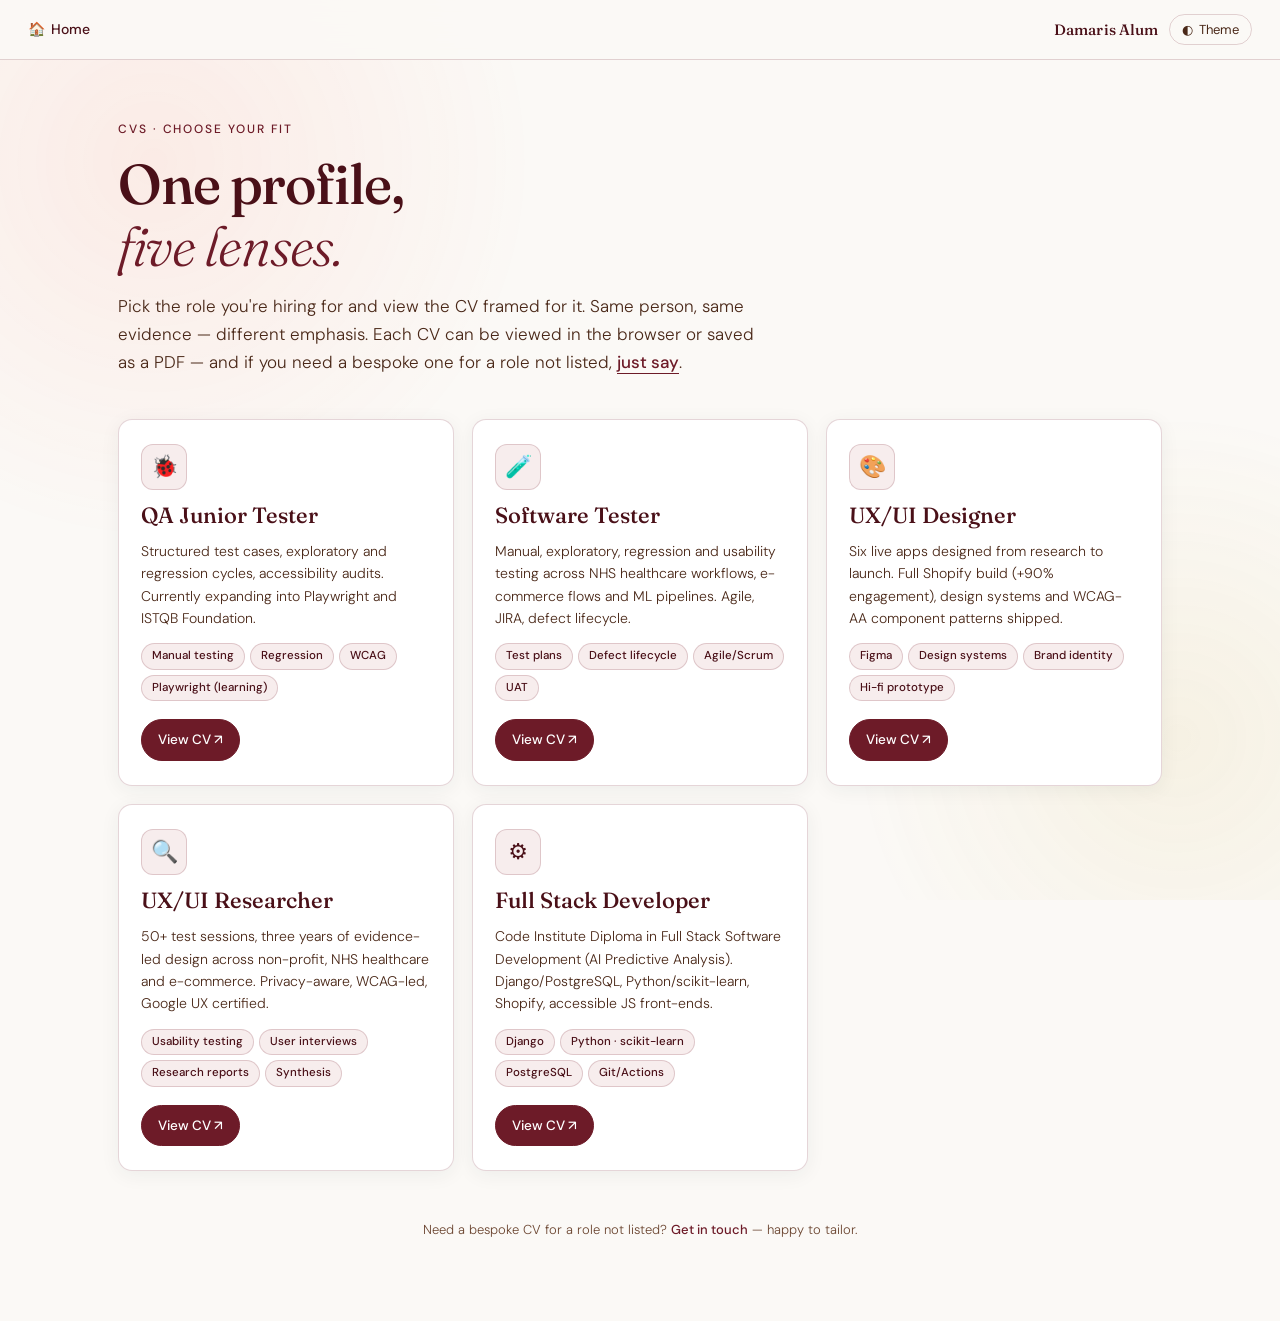
==== commit 8dbe8fbb: "Unified CV top nav: Home button across every CV page Every CV page now exposes a 🏠 Home link back to" ====
--- a/cvs.html
+++ b/cvs.html
@@ -14,7 +14,9 @@
 <div class="bg-mesh" aria-hidden="true"></div>
 
 <div class="cv-back">
-  <a href="https://alumsdesigns.github.io/damaris-portfolio/" aria-label="Back to portfolio home">← Back to portfolio</a>
+  <div class="cv-back-links">
+    <a href="index.html" aria-label="Portfolio home"><span aria-hidden="true">🏠</span> Home</a>
+  </div>
   <div class="cv-back-actions">
     <span class="cv-back-name">Damaris Alum</span>
     <button class="cv-theme-btn" type="button" id="cvThemeBtn" aria-label="Toggle light and dark theme"><span aria-hidden="true">◐</span> Theme</button>
@@ -24,7 +26,7 @@
 <main>
   <div class="hero-eyebrow">CVs · choose your fit</div>
   <h1 class="cv-title">One profile,<br><span>five lenses.</span></h1>
-  <p class="cv-sub">Pick the role you're hiring for and view the CV framed for it. Same person, same evidence — different emphasis. Each CV can be viewed in the browser or saved as a PDF — and if you need a bespoke one for a role not listed, <a href="https://alumsdesigns.github.io/damaris-portfolio/#contact" style="color:var(--teal);font-weight:500;text-decoration:none;border-bottom:1px solid var(--teal)">just say</a>.</p>
+  <p class="cv-sub">Pick the role you're hiring for and view the CV framed for it. Same person, same evidence — different emphasis. Each CV can be viewed in the browser or saved as a PDF — and if you need a bespoke one for a role not listed, <a href="index.html#contact" style="color:var(--teal);font-weight:500;text-decoration:none;border-bottom:1px solid var(--teal)">just say</a>.</p>
 
   <div class="cv-grid" role="list" aria-label="CVs by role">
 
@@ -36,7 +38,7 @@
         <span class="cv-card-pill">Manual testing</span><span class="cv-card-pill">Regression</span><span class="cv-card-pill">WCAG</span><span class="cv-card-pill">Playwright (learning)</span>
       </div>
       <div class="cv-card-actions">
-        <a href="https://alumsdesigns.github.io/damaris-portfolio/damaris-cv.html?role=qa-junior" class="cv-card-btn cv-card-btn-primary">View CV ↗</a>
+        <a href="damaris-cv.html?role=qa-junior" class="cv-card-btn cv-card-btn-primary">View CV ↗</a>
       </div>
     </article>
 
@@ -48,7 +50,7 @@
         <span class="cv-card-pill">Test plans</span><span class="cv-card-pill">Defect lifecycle</span><span class="cv-card-pill">Agile/Scrum</span><span class="cv-card-pill">UAT</span>
       </div>
       <div class="cv-card-actions">
-        <a href="https://alumsdesigns.github.io/damaris-portfolio/damaris-cv.html?role=software-tester" class="cv-card-btn cv-card-btn-primary">View CV ↗</a>
+        <a href="damaris-cv.html?role=software-tester" class="cv-card-btn cv-card-btn-primary">View CV ↗</a>
       </div>
     </article>
 
@@ -60,7 +62,7 @@
         <span class="cv-card-pill">Figma</span><span class="cv-card-pill">Design systems</span><span class="cv-card-pill">Brand identity</span><span class="cv-card-pill">Hi-fi prototype</span>
       </div>
       <div class="cv-card-actions">
-        <a href="https://alumsdesigns.github.io/damaris-portfolio/damaris-cv.html?role=uxui-designer" class="cv-card-btn cv-card-btn-primary">View CV ↗</a>
+        <a href="damaris-cv.html?role=uxui-designer" class="cv-card-btn cv-card-btn-primary">View CV ↗</a>
       </div>
     </article>
 
@@ -72,7 +74,7 @@
         <span class="cv-card-pill">Usability testing</span><span class="cv-card-pill">User interviews</span><span class="cv-card-pill">Research reports</span><span class="cv-card-pill">Synthesis</span>
       </div>
       <div class="cv-card-actions">
-        <a href="https://alumsdesigns.github.io/damaris-portfolio/damaris-cv.html?role=uxui-researcher" class="cv-card-btn cv-card-btn-primary">View CV ↗</a>
+        <a href="damaris-cv.html?role=uxui-researcher" class="cv-card-btn cv-card-btn-primary">View CV ↗</a>
       </div>
     </article>
 
@@ -84,13 +86,13 @@
         <span class="cv-card-pill">Django</span><span class="cv-card-pill">Python · scikit-learn</span><span class="cv-card-pill">PostgreSQL</span><span class="cv-card-pill">Git/Actions</span>
       </div>
       <div class="cv-card-actions">
-        <a href="https://alumsdesigns.github.io/damaris-portfolio/damaris-cv.html?role=fullstack" class="cv-card-btn cv-card-btn-primary">View CV ↗</a>
+        <a href="damaris-cv.html?role=fullstack" class="cv-card-btn cv-card-btn-primary">View CV ↗</a>
       </div>
     </article>
 
   </div>
 
-  <p class="cv-footnote">Need a bespoke CV for a role not listed? <a href="https://alumsdesigns.github.io/damaris-portfolio/#contact">Get in touch</a> — happy to tailor.</p>
+  <p class="cv-footnote">Need a bespoke CV for a role not listed? <a href="index.html#contact">Get in touch</a> — happy to tailor.</p>
 </main>
 
 <script>
--- a/cvs.css
+++ b/cvs.css
@@ -59,6 +59,7 @@
 .cv-back a:hover,.cv-back a:focus-visible{color:var(--teal);outline:none}
 .cv-back-name{font-family:var(--serif);font-size:15px;color:var(--teal-dark);font-weight:500;letter-spacing:0.01em}
 .cv-back-actions{display:inline-flex;align-items:center;gap:10px;flex-wrap:wrap}
+.cv-back-links{display:inline-flex;align-items:center;gap:18px;flex-wrap:wrap}
 .cv-theme-btn{
   font-size:13px;color:var(--text-muted);background:transparent;
   border:1px solid var(--border);
